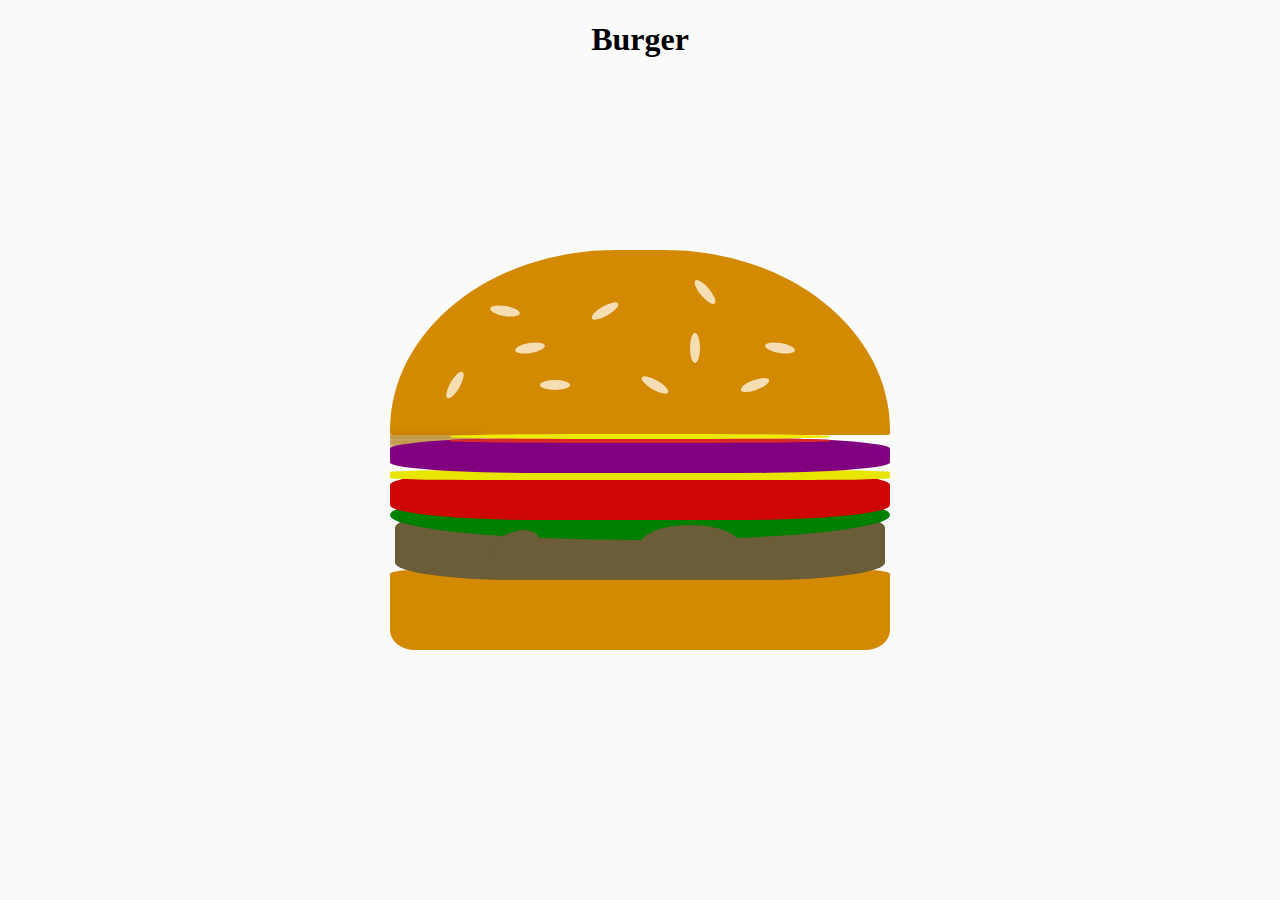
==== index.html @ 37edd533 "change the order of my files" ====
<!DOCTYPE html>
<html lang="en">
<head>
  <meta charset="UTF-8">
  <meta name="viewport" content="width=device-width, initial-scale=1.0">
  <link rel="stylesheet" href="styles.css">
  <title>Button Animation</title>
</head>
<body>
  <h1 class="title">Burger</h1>
  <div class="burger">
    <div class="burger__bread">
      <div class="burger__seeds"></div>
      <div class="burger__seeds"></div>
      <div class="burger__seeds"></div>
      <div class="burger__seeds"></div>
      <div class="burger__seeds"></div>
      <div class="burger__seeds"></div>
      <div class="burger__seeds"></div>
      <div class="burger__seeds"></div>
      <div class="burger__seeds"></div>
      <div class="burger__seeds"></div>
    </div>
    <div class="burger__bread--bot"></div>
    <div class="burger__meat"></div>
    <div class="burger__lettuce">
      <div class="burger__wave"></div>
      <div class="burger__wave"></div>
      <div class="burger__wave"></div>
      <div class="burger__wave"></div>
      <div class="burger__wave"></div>
      <div class="burger__wave"></div>
      <div class="burger__wave"></div>
      <div class="burger__wave"></div>
      <div class="burger__wave"></div>
      <div class="burger__wave"></div>
    </div>
    <div class="burger__tomato"></div>
    <div class="burger__cheese"></div>
    <div class="burger__onion"></div>
    <div class="burger__ketchup"></div>
    <div class="burger__mostard"></div>
  </div>
</body>
</html>
---- styles.css ----
body{
  margin: 0;
  background-color: #fafafa;
}

.title{
  text-align: center;
}

.burger{
  position: absolute;
  top: 50%;
  left: 50%;
  transform: translateX(-50%) translateY(-50%);
  width: 500px;
  height: 400px;
  border-radius: 45% 45% 5% 5%;
  overflow: hidden;
}

.burger__bread{
  position: absolute;
  top: 0;
  left: 50%;
  transform: translateX(-50%);
  width: 500px;
  height: 185px;
  background-color: #d38900;
  border-radius: 0 0 1% 1%;
}

.burger__bread::before{
  content: '';
  position: absolute;
  top: 100%;
  left: 0%;
  width: 90px;
  height: 4px;
  background-color: #ac7000b2;
  box-shadow: -1px 5px 7px 3px #ac7000d2;
}

.burger__bread--bot{
  position: absolute;
  top: 80%;
  left: 50%;
  transform: translateX(-50%);
  width: 500px;
  height: 80px;
  background-color: #d38900;
  border-radius: 5% 5% 0 0;
}

.burger__meat{
  position: absolute;
  top: 65%;
  left: 50%;
  transform: translateX(-50%);
  width: 490px;
  height: 70px;
  background-color: #6b5d38;
  border-radius: 25%;
}

.burger__lettuce{
  position: absolute;
  top: 60%;
  left: 50%;
  transform: translateX(-50%);
  width: 500px;
  height: 50px;
  background-color: green;
  border-radius: 50%;
}

.burger__wave{
  position: absolute;
}

.burger__wave:nth-child(1){
  top: 80%;
  left: 20%;
  width: 50px;
  height: 40px;
  background-color: #6b5d38;
  border-radius: 70% 30% 0 0;
}

.burger__wave:nth-child(2){
  top: 70%;
  left: 50%;
  width: 100px;
  height: 40px;
  background-color: #6b5d38;
  border-radius: 100% 100% 0 0;
}

.burger__tomato{
  position: absolute;
  top: 55%;
  width: 500px;
  height: 50px;
  background-color: rgb(207, 6, 6);
  border-radius: 30%;
}

.burger__cheese{
  position: absolute;
  top: 55%;
  width: 500px;
  height: 10px;
  background-color: rgb(233, 229, 0);
  border-radius: 20%;
}

.burger__onion{
  position: absolute;
  top: 47%;
  width: 500px;
  height: 35px;
  background-color: purple;
  border-radius: 30%;
}

.burger__ketchup{
  position: absolute;
  top: 47%;
  left: 50%;
  width: 380px;
  height: 5px;
  background-color: rgb(218, 40, 40);
  transform: translateX(-50%);
  border-radius: 40%;
}

.burger__mostard{
  position: absolute;
  top: 46%;
  left: 50%;
  width: 380px;
  height: 5px;
  background-color: rgb(238, 234, 0);
  transform: translateX(-50%);
  border-radius: 40%;
}

.burger__seeds{
  position: absolute;
  width: 30px;
  height: 10px;
  background-color: wheat;
  border-radius: 50%;
}

.burger__seeds:nth-child(1){
  top: 30%;
  left: 20%;
  transform: rotate(10deg);
}

.burger__seeds:nth-child(2){
  top: 30%;
  left: 40%;
  transform: rotate(150deg); 
}

.burger__seeds:nth-child(3){
  top: 70%;
  left: 10%;
  transform: rotate(120deg); 
}

.burger__seeds:nth-child(4){
  top: 20%;
  left: 60%;
  transform: rotate(50deg); 
}

.burger__seeds:nth-child(5){
  top: 50%;
  left: 75%;
  transform: rotate(10deg); 
}

.burger__seeds:nth-child(6){
  top: 70%;
  left: 30%;
  transform: rotate(0deg);
}

.burger__seeds:nth-child(7){
  top: 70%;
  left: 50%;
  transform: rotate(30deg);
}

.burger__seeds:nth-child(8){
  top: 70%;
  left: 70%;
  transform: rotate(160deg);
}

.burger__seeds:nth-child(9){
  top: 50%;
  left: 58%;
  transform: rotate(90deg);
}

.burger__seeds:nth-child(10){
  top: 50%;
  left: 25%;
  transform: rotate(170deg);
}
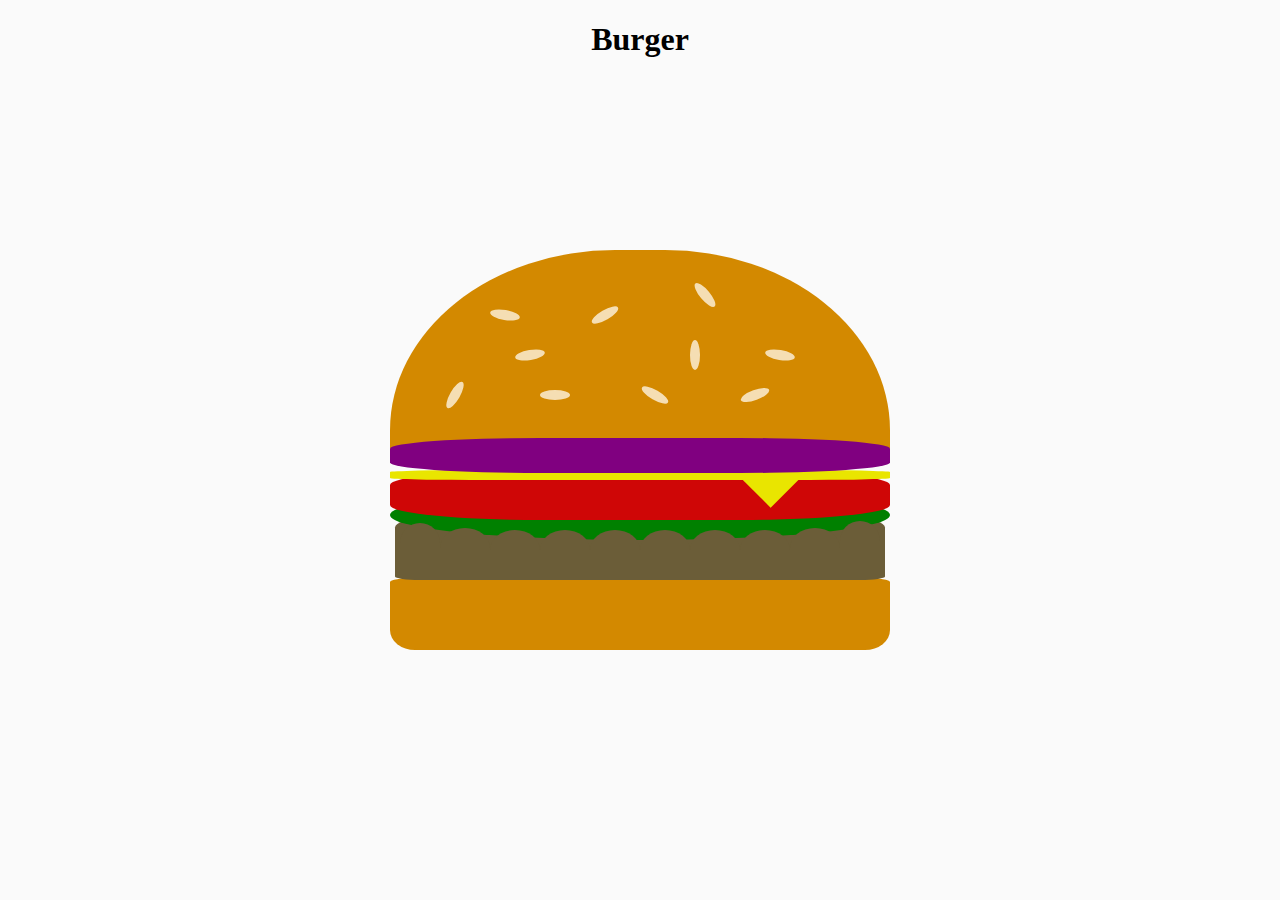
==== commit d982d0c0: "reorganize files" ====
--- a/index.html
+++ b/index.html
@@ -4,7 +4,7 @@
   <meta charset="UTF-8">
   <meta name="viewport" content="width=device-width, initial-scale=1.0">
   <link rel="stylesheet" href="styles.css">
-  <title>Button Animation</title>
+  <title>Burger</title>
 </head>
 <body>
   <h1 class="title">Burger</h1>
--- a/styles.css
+++ b/styles.css
@@ -1,3 +1,5 @@
+@import './burger/burger.css';
+
 body{
   margin: 0;
   background-color: #fafafa;
@@ -6,208 +8,3 @@
 .title{
   text-align: center;
 }
-
-.burger{
-  position: absolute;
-  top: 50%;
-  left: 50%;
-  transform: translateX(-50%) translateY(-50%);
-  width: 500px;
-  height: 400px;
-  border-radius: 45% 45% 5% 5%;
-  overflow: hidden;
-}
-
-.burger__bread{
-  position: absolute;
-  top: 0;
-  left: 50%;
-  transform: translateX(-50%);
-  width: 500px;
-  height: 185px;
-  background-color: #d38900;
-  border-radius: 0 0 1% 1%;
-}
-
-.burger__bread::before{
-  content: '';
-  position: absolute;
-  top: 100%;
-  left: 0%;
-  width: 90px;
-  height: 4px;
-  background-color: #ac7000b2;
-  box-shadow: -1px 5px 7px 3px #ac7000d2;
-}
-
-.burger__bread--bot{
-  position: absolute;
-  top: 80%;
-  left: 50%;
-  transform: translateX(-50%);
-  width: 500px;
-  height: 80px;
-  background-color: #d38900;
-  border-radius: 5% 5% 0 0;
-}
-
-.burger__meat{
-  position: absolute;
-  top: 65%;
-  left: 50%;
-  transform: translateX(-50%);
-  width: 490px;
-  height: 70px;
-  background-color: #6b5d38;
-  border-radius: 25%;
-}
-
-.burger__lettuce{
-  position: absolute;
-  top: 60%;
-  left: 50%;
-  transform: translateX(-50%);
-  width: 500px;
-  height: 50px;
-  background-color: green;
-  border-radius: 50%;
-}
-
-.burger__wave{
-  position: absolute;
-}
-
-.burger__wave:nth-child(1){
-  top: 80%;
-  left: 20%;
-  width: 50px;
-  height: 40px;
-  background-color: #6b5d38;
-  border-radius: 70% 30% 0 0;
-}
-
-.burger__wave:nth-child(2){
-  top: 70%;
-  left: 50%;
-  width: 100px;
-  height: 40px;
-  background-color: #6b5d38;
-  border-radius: 100% 100% 0 0;
-}
-
-.burger__tomato{
-  position: absolute;
-  top: 55%;
-  width: 500px;
-  height: 50px;
-  background-color: rgb(207, 6, 6);
-  border-radius: 30%;
-}
-
-.burger__cheese{
-  position: absolute;
-  top: 55%;
-  width: 500px;
-  height: 10px;
-  background-color: rgb(233, 229, 0);
-  border-radius: 20%;
-}
-
-.burger__onion{
-  position: absolute;
-  top: 47%;
-  width: 500px;
-  height: 35px;
-  background-color: purple;
-  border-radius: 30%;
-}
-
-.burger__ketchup{
-  position: absolute;
-  top: 47%;
-  left: 50%;
-  width: 380px;
-  height: 5px;
-  background-color: rgb(218, 40, 40);
-  transform: translateX(-50%);
-  border-radius: 40%;
-}
-
-.burger__mostard{
-  position: absolute;
-  top: 46%;
-  left: 50%;
-  width: 380px;
-  height: 5px;
-  background-color: rgb(238, 234, 0);
-  transform: translateX(-50%);
-  border-radius: 40%;
-}
-
-.burger__seeds{
-  position: absolute;
-  width: 30px;
-  height: 10px;
-  background-color: wheat;
-  border-radius: 50%;
-}
-
-.burger__seeds:nth-child(1){
-  top: 30%;
-  left: 20%;
-  transform: rotate(10deg);
-}
-
-.burger__seeds:nth-child(2){
-  top: 30%;
-  left: 40%;
-  transform: rotate(150deg); 
-}
-
-.burger__seeds:nth-child(3){
-  top: 70%;
-  left: 10%;
-  transform: rotate(120deg); 
-}
-
-.burger__seeds:nth-child(4){
-  top: 20%;
-  left: 60%;
-  transform: rotate(50deg); 
-}
-
-.burger__seeds:nth-child(5){
-  top: 50%;
-  left: 75%;
-  transform: rotate(10deg); 
-}
-
-.burger__seeds:nth-child(6){
-  top: 70%;
-  left: 30%;
-  transform: rotate(0deg);
-}
-
-.burger__seeds:nth-child(7){
-  top: 70%;
-  left: 50%;
-  transform: rotate(30deg);
-}
-
-.burger__seeds:nth-child(8){
-  top: 70%;
-  left: 70%;
-  transform: rotate(160deg);
-}
-
-.burger__seeds:nth-child(9){
-  top: 50%;
-  left: 58%;
-  transform: rotate(90deg);
-}
-
-.burger__seeds:nth-child(10){
-  top: 50%;
-  left: 25%;
-  transform: rotate(170deg);
-}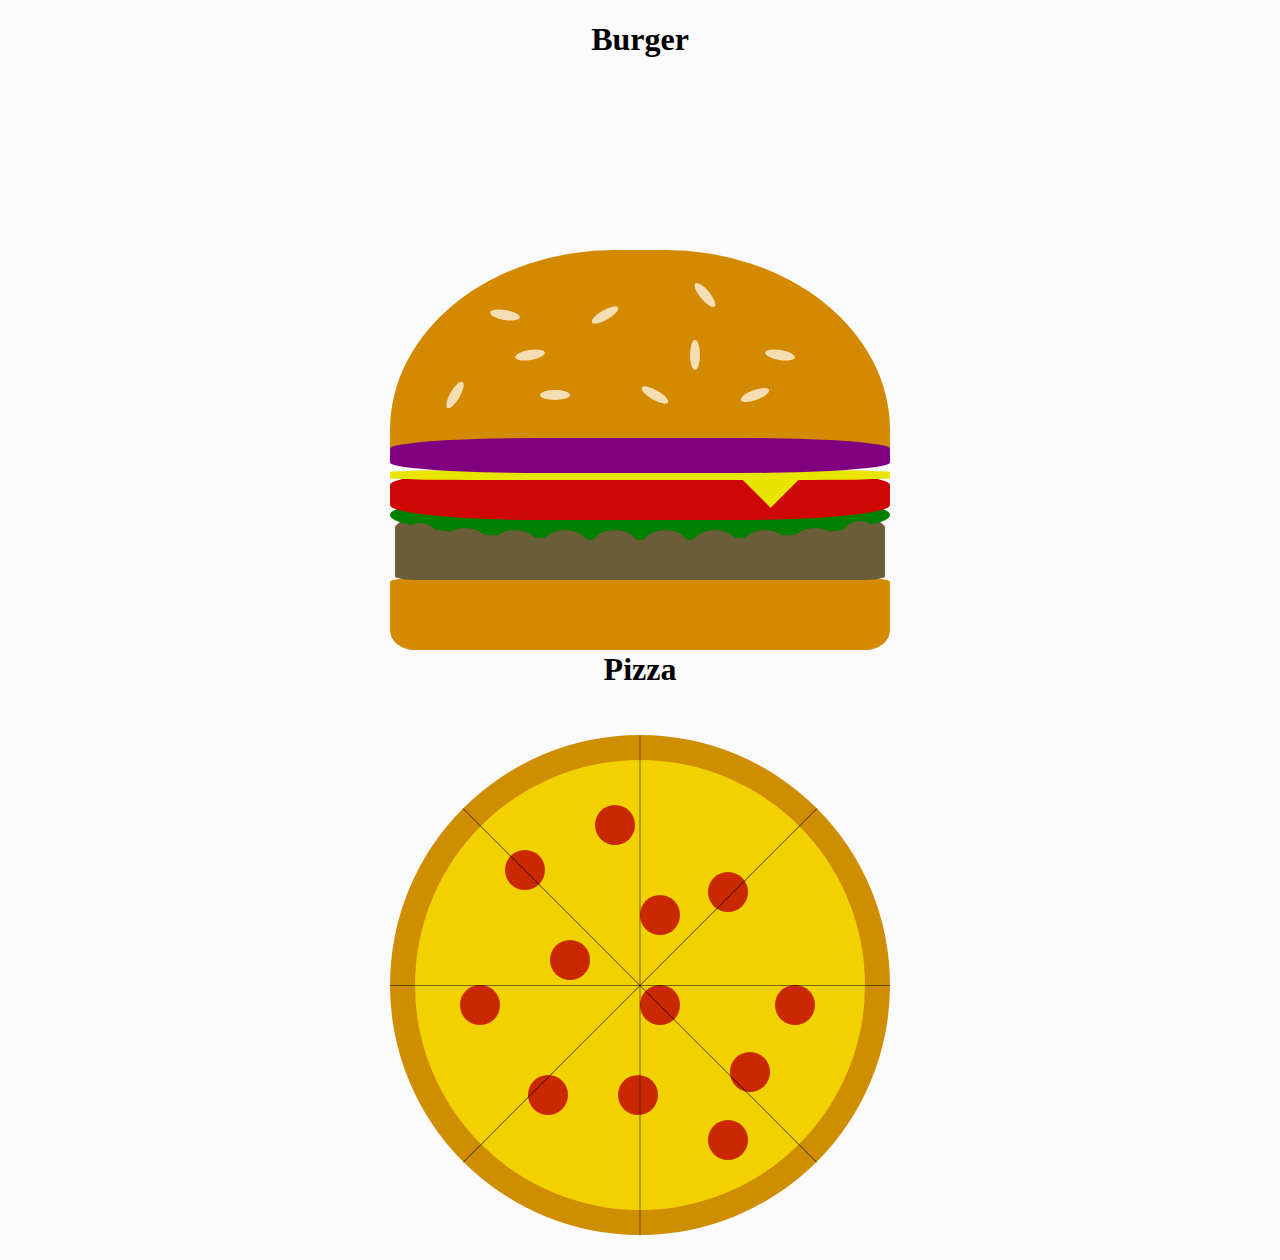
==== commit 7b474b83: "finish pizza drawing" ====
--- a/index.html
+++ b/index.html
@@ -8,38 +8,63 @@
 </head>
 <body>
   <h1 class="title">Burger</h1>
-  <div class="burger">
-    <div class="burger__bread">
-      <div class="burger__seeds"></div>
-      <div class="burger__seeds"></div>
-      <div class="burger__seeds"></div>
-      <div class="burger__seeds"></div>
-      <div class="burger__seeds"></div>
-      <div class="burger__seeds"></div>
-      <div class="burger__seeds"></div>
-      <div class="burger__seeds"></div>
-      <div class="burger__seeds"></div>
-      <div class="burger__seeds"></div>
+  <section class="space">
+    <div class="burger">
+      <div class="burger__bread">
+        <div class="burger__seeds"></div>
+        <div class="burger__seeds"></div>
+        <div class="burger__seeds"></div>
+        <div class="burger__seeds"></div>
+        <div class="burger__seeds"></div>
+        <div class="burger__seeds"></div>
+        <div class="burger__seeds"></div>
+        <div class="burger__seeds"></div>
+        <div class="burger__seeds"></div>
+        <div class="burger__seeds"></div>
+      </div>
+      <div class="burger__bread--bot"></div>
+      <div class="burger__meat"></div>
+      <div class="burger__lettuce">
+        <div class="burger__wave"></div>
+        <div class="burger__wave"></div>
+        <div class="burger__wave"></div>
+        <div class="burger__wave"></div>
+        <div class="burger__wave"></div>
+        <div class="burger__wave"></div>
+        <div class="burger__wave"></div>
+        <div class="burger__wave"></div>
+        <div class="burger__wave"></div>
+        <div class="burger__wave"></div>
+      </div>
+      <div class="burger__tomato"></div>
+      <div class="burger__cheese"></div>
+      <div class="burger__onion"></div>
+      <div class="burger__ketchup"></div>
+      <div class="burger__mostard"></div>
     </div>
-    <div class="burger__bread--bot"></div>
-    <div class="burger__meat"></div>
-    <div class="burger__lettuce">
-      <div class="burger__wave"></div>
-      <div class="burger__wave"></div>
-      <div class="burger__wave"></div>
-      <div class="burger__wave"></div>
-      <div class="burger__wave"></div>
-      <div class="burger__wave"></div>
-      <div class="burger__wave"></div>
-      <div class="burger__wave"></div>
-      <div class="burger__wave"></div>
-      <div class="burger__wave"></div>
+  </section>
+  <h1 class="title">Pizza</h1>
+  <section class="space">
+    <div class="pizza">
+      <div class="pizza__cheese">
+        <div class="pizza__spicySalami"></div>
+        <div class="pizza__spicySalami"></div>
+        <div class="pizza__spicySalami"></div>
+        <div class="pizza__spicySalami"></div>
+        <div class="pizza__spicySalami"></div>
+        <div class="pizza__spicySalami"></div>
+        <div class="pizza__spicySalami"></div>
+        <div class="pizza__spicySalami"></div>
+        <div class="pizza__spicySalami"></div>
+        <div class="pizza__spicySalami"></div>
+        <div class="pizza__spicySalami"></div>
+        <div class="pizza__spicySalami"></div>
+      </div>
+      <div class="pizza__slide"></div>
+      <div class="pizza__slide"></div>
+      <div class="pizza__slide"></div>
+      <div class="pizza__slide"></div>
     </div>
-    <div class="burger__tomato"></div>
-    <div class="burger__cheese"></div>
-    <div class="burger__onion"></div>
-    <div class="burger__ketchup"></div>
-    <div class="burger__mostard"></div>
-  </div>
+  </section>
 </body>
 </html>--- a/styles.css
+++ b/styles.css
@@ -1,10 +1,15 @@
 @import './burger/burger.css';
+@import './pizza/pizza.css';
 
 body{
   margin: 0;
   background-color: #fafafa;
 }
 
+.space{
+  height: 550px;
+}
+
 .title{
   text-align: center;
 }
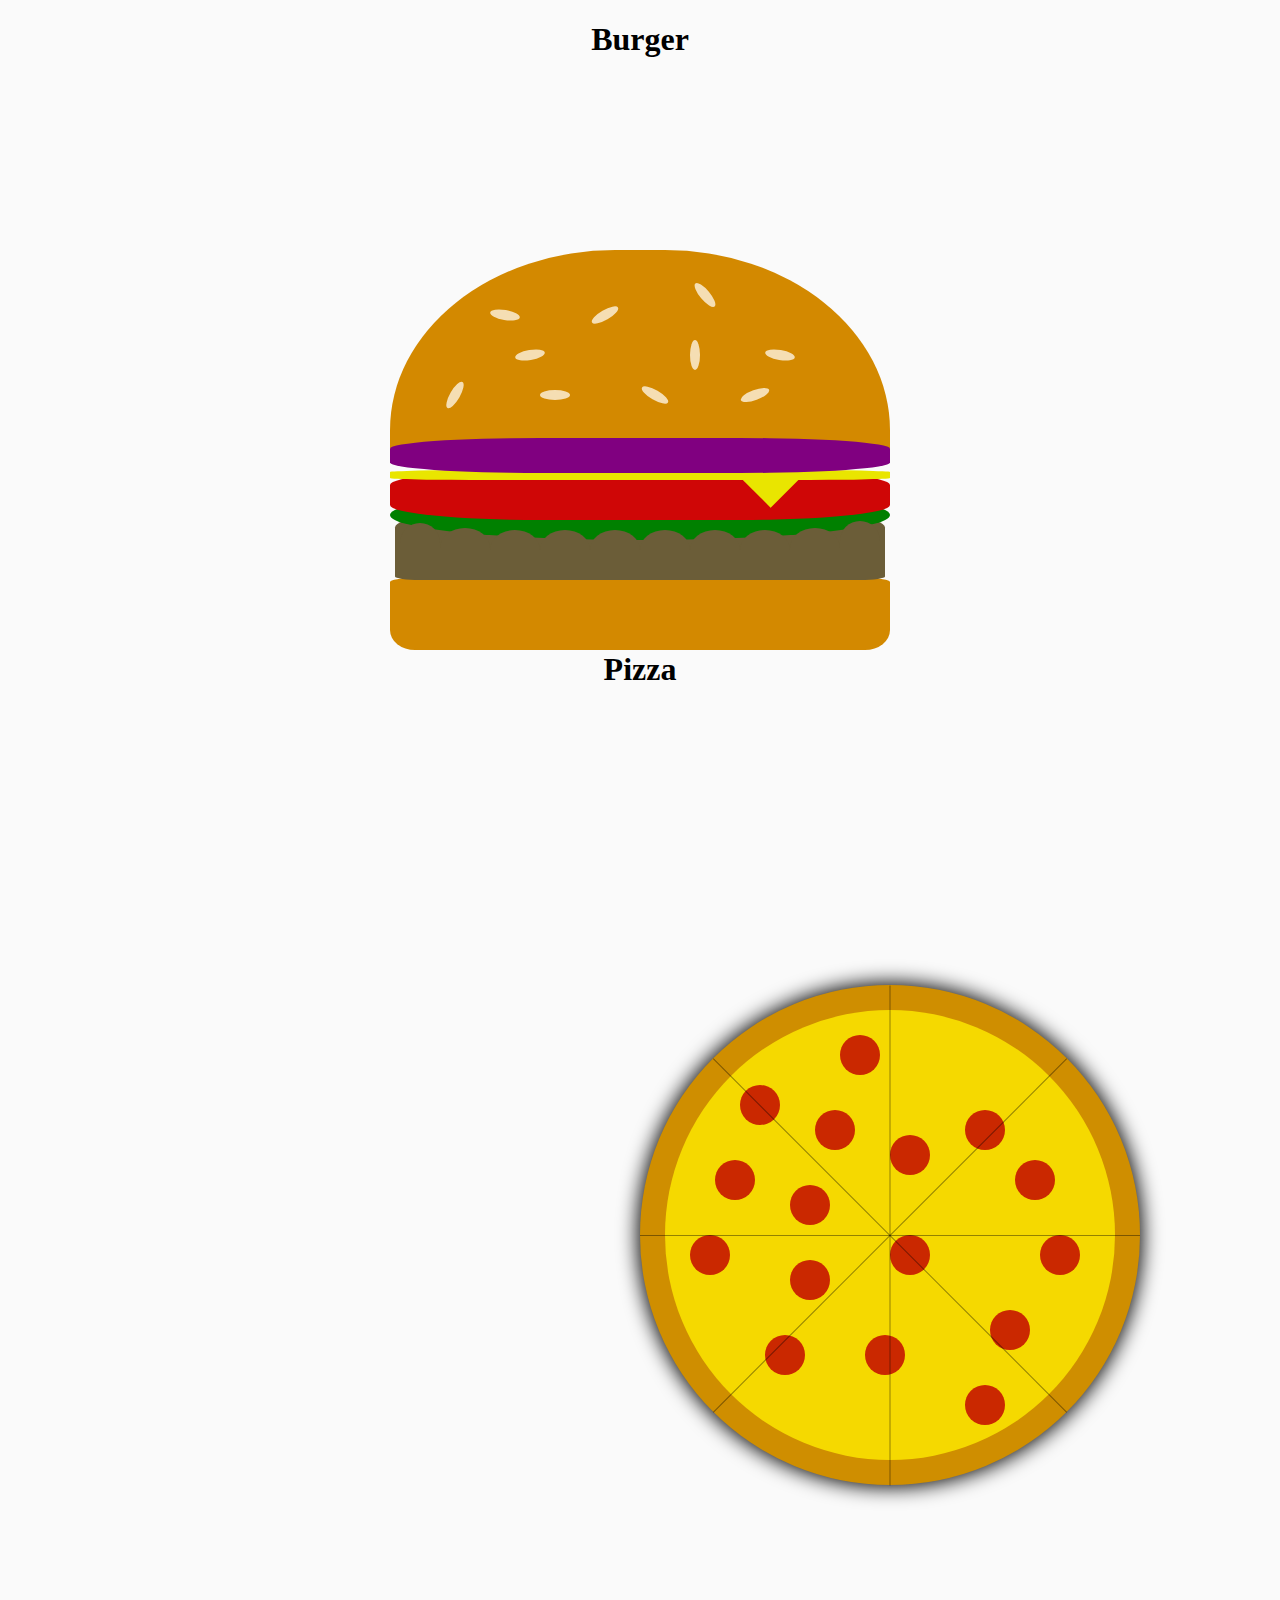
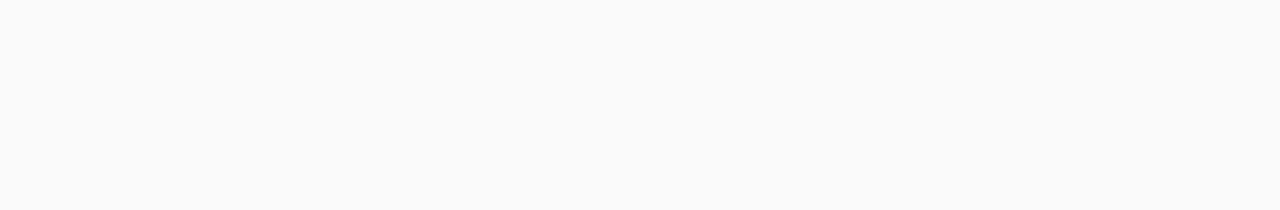
==== commit b9ecd6b4: "finish pizza drawing/animation" ====
--- a/index.html
+++ b/index.html
@@ -46,25 +46,29 @@
   <h1 class="title">Pizza</h1>
   <section class="space">
     <div class="pizza">
-      <div class="pizza__cheese">
-        <div class="pizza__spicySalami"></div>
-        <div class="pizza__spicySalami"></div>
-        <div class="pizza__spicySalami"></div>
-        <div class="pizza__spicySalami"></div>
-        <div class="pizza__spicySalami"></div>
-        <div class="pizza__spicySalami"></div>
-        <div class="pizza__spicySalami"></div>
-        <div class="pizza__spicySalami"></div>
-        <div class="pizza__spicySalami"></div>
-        <div class="pizza__spicySalami"></div>
-        <div class="pizza__spicySalami"></div>
-        <div class="pizza__spicySalami"></div>
-      </div>
+      <div class="pizza__spicySalami"></div>
+      <div class="pizza__spicySalami"></div>
+      <div class="pizza__spicySalami"></div>
+      <div class="pizza__spicySalami"></div>
+      <div class="pizza__spicySalami"></div>
+      <div class="pizza__spicySalami"></div>
+      <div class="pizza__spicySalami"></div>
+      <div class="pizza__spicySalami"></div>
+      <div class="pizza__spicySalami"></div>
+      <div class="pizza__spicySalami"></div>
+      <div class="pizza__spicySalami"></div>
+      <div class="pizza__spicySalami"></div>
+      <div class="pizza__spicySalami"></div>
+      <div class="pizza__spicySalami"></div>
+      <div class="pizza__spicySalami"></div>
+      <div class="pizza__spicySalami"></div>
       <div class="pizza__slide"></div>
       <div class="pizza__slide"></div>
       <div class="pizza__slide"></div>
       <div class="pizza__slide"></div>
     </div>
   </section>
+  <section class="space">
+  </section>
 </body>
 </html>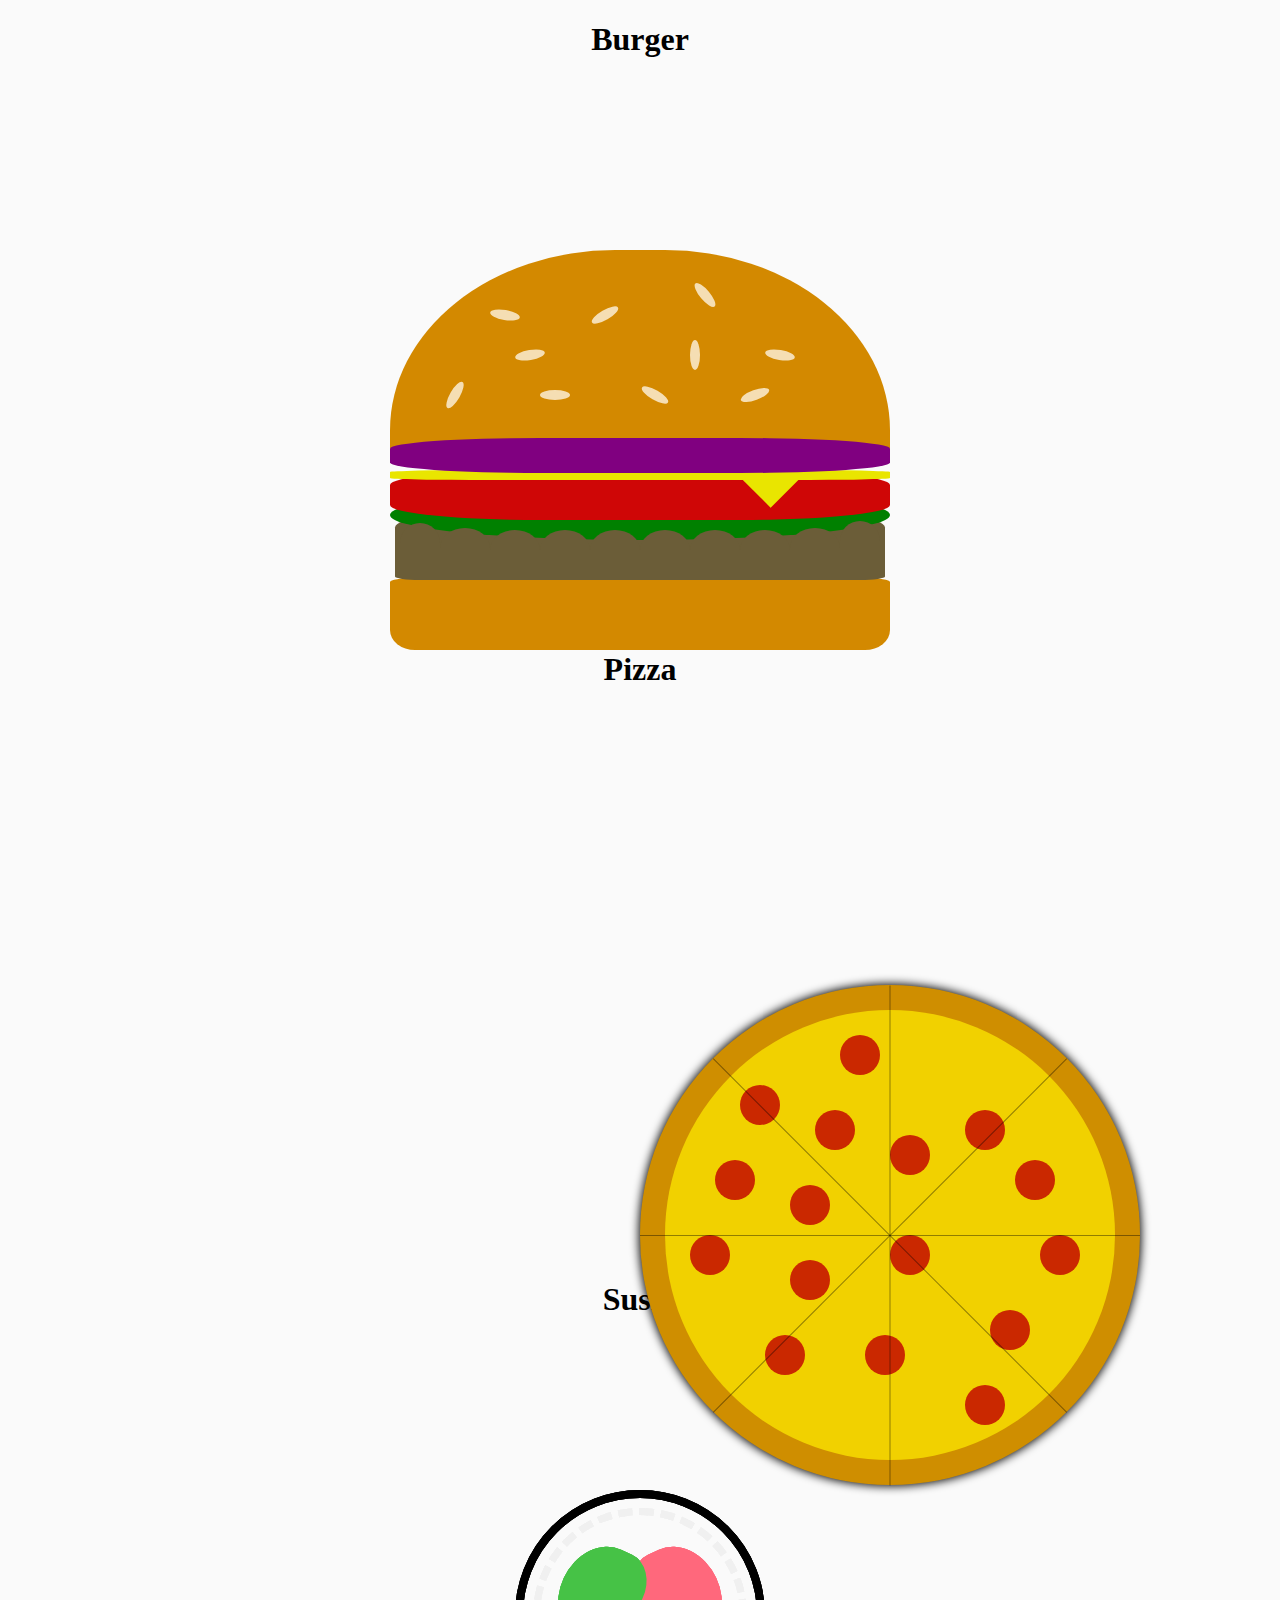
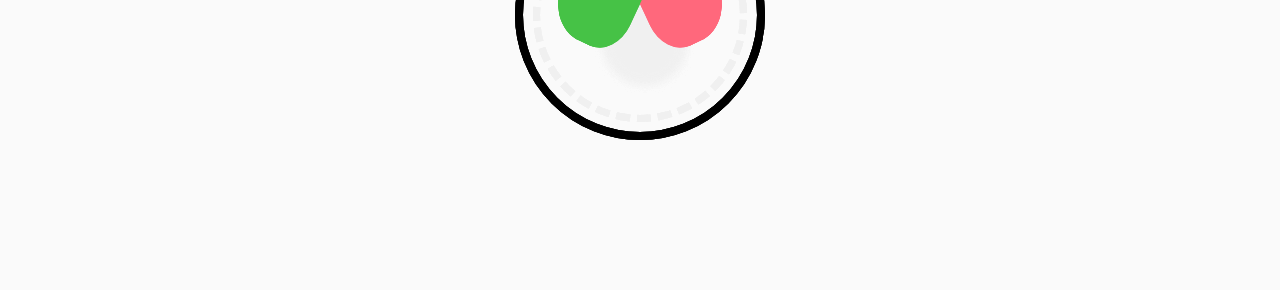
==== commit dcf14a00: "working on sushi's rice rings" ====
--- a/index.html
+++ b/index.html
@@ -4,7 +4,7 @@
   <meta charset="UTF-8">
   <meta name="viewport" content="width=device-width, initial-scale=1.0">
   <link rel="stylesheet" href="styles.css">
-  <title>Burger</title>
+  <title>Wicho's CSS Drawing Collection</title>
 </head>
 <body>
   <h1 class="title">Burger</h1>
@@ -68,7 +68,25 @@
       <div class="pizza__slide"></div>
     </div>
   </section>
+  <h1 class="title">Sushi</h1>
   <section class="space">
+    <div class="sushi">
+      <div class="sushi__roll">
+        <div class="sushi__sauce"></div>
+        <div class="sushi__fish"></div>
+        <div class="sushi__vegetable"></div>
+      </div>
+      <div class="sushi__roll">
+        <div class="sushi__sauce"></div>
+        <div class="sushi__fish"></div>
+        <div class="sushi__vegetable"></div>
+      </div>
+      <div class="sushi__roll">
+        <div class="sushi__sause"></div>
+        <div class="sushi__fish"></div>
+        <div class="sushi__vegetable"></div>
+      </div>
+    </div>
   </section>
 </body>
 </html>--- a/styles.css
+++ b/styles.css
@@ -1,9 +1,14 @@
 @import './burger/burger.css';
 @import './pizza/pizza.css';
+@import './sushi/sushi.css';
 
 body{
   margin: 0;
   background-color: #fafafa;
+}
+
+*{
+  box-sizing: border-box;
 }
 
 .space{
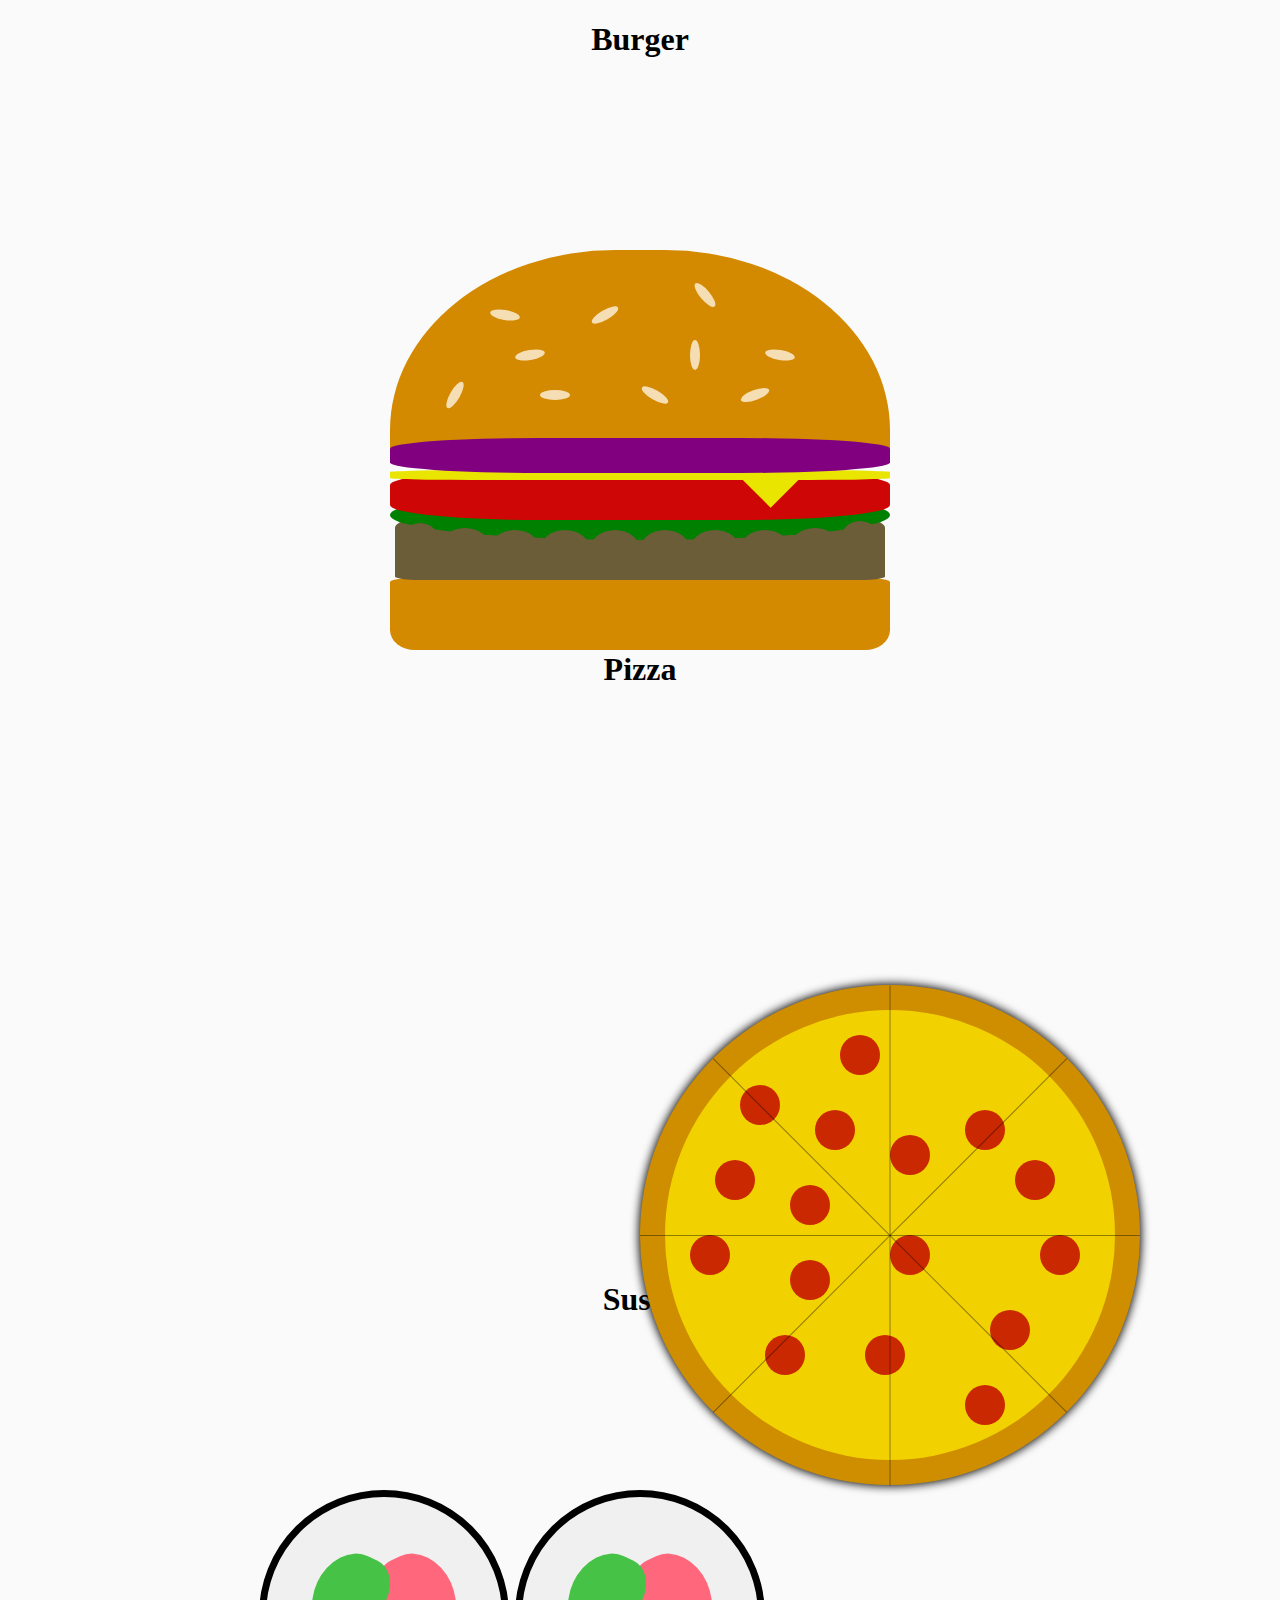
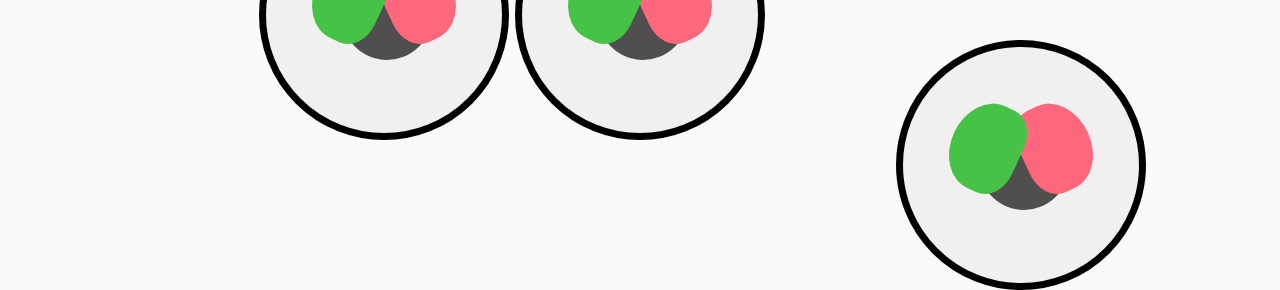
==== commit da4c9edc: "Started sushi animations" ====
--- a/index.html
+++ b/index.html
@@ -71,18 +71,18 @@
   <h1 class="title">Sushi</h1>
   <section class="space">
     <div class="sushi">
-      <div class="sushi__roll">
+      <div class="sushi__roll sushi--1">
         <div class="sushi__sauce"></div>
         <div class="sushi__fish"></div>
         <div class="sushi__vegetable"></div>
       </div>
-      <div class="sushi__roll">
+      <div class="sushi__roll sushi--2">
         <div class="sushi__sauce"></div>
         <div class="sushi__fish"></div>
         <div class="sushi__vegetable"></div>
       </div>
-      <div class="sushi__roll">
-        <div class="sushi__sause"></div>
+      <div class="sushi__roll sushi--3">
+        <div class="sushi__sauce"></div>
         <div class="sushi__fish"></div>
         <div class="sushi__vegetable"></div>
       </div>
